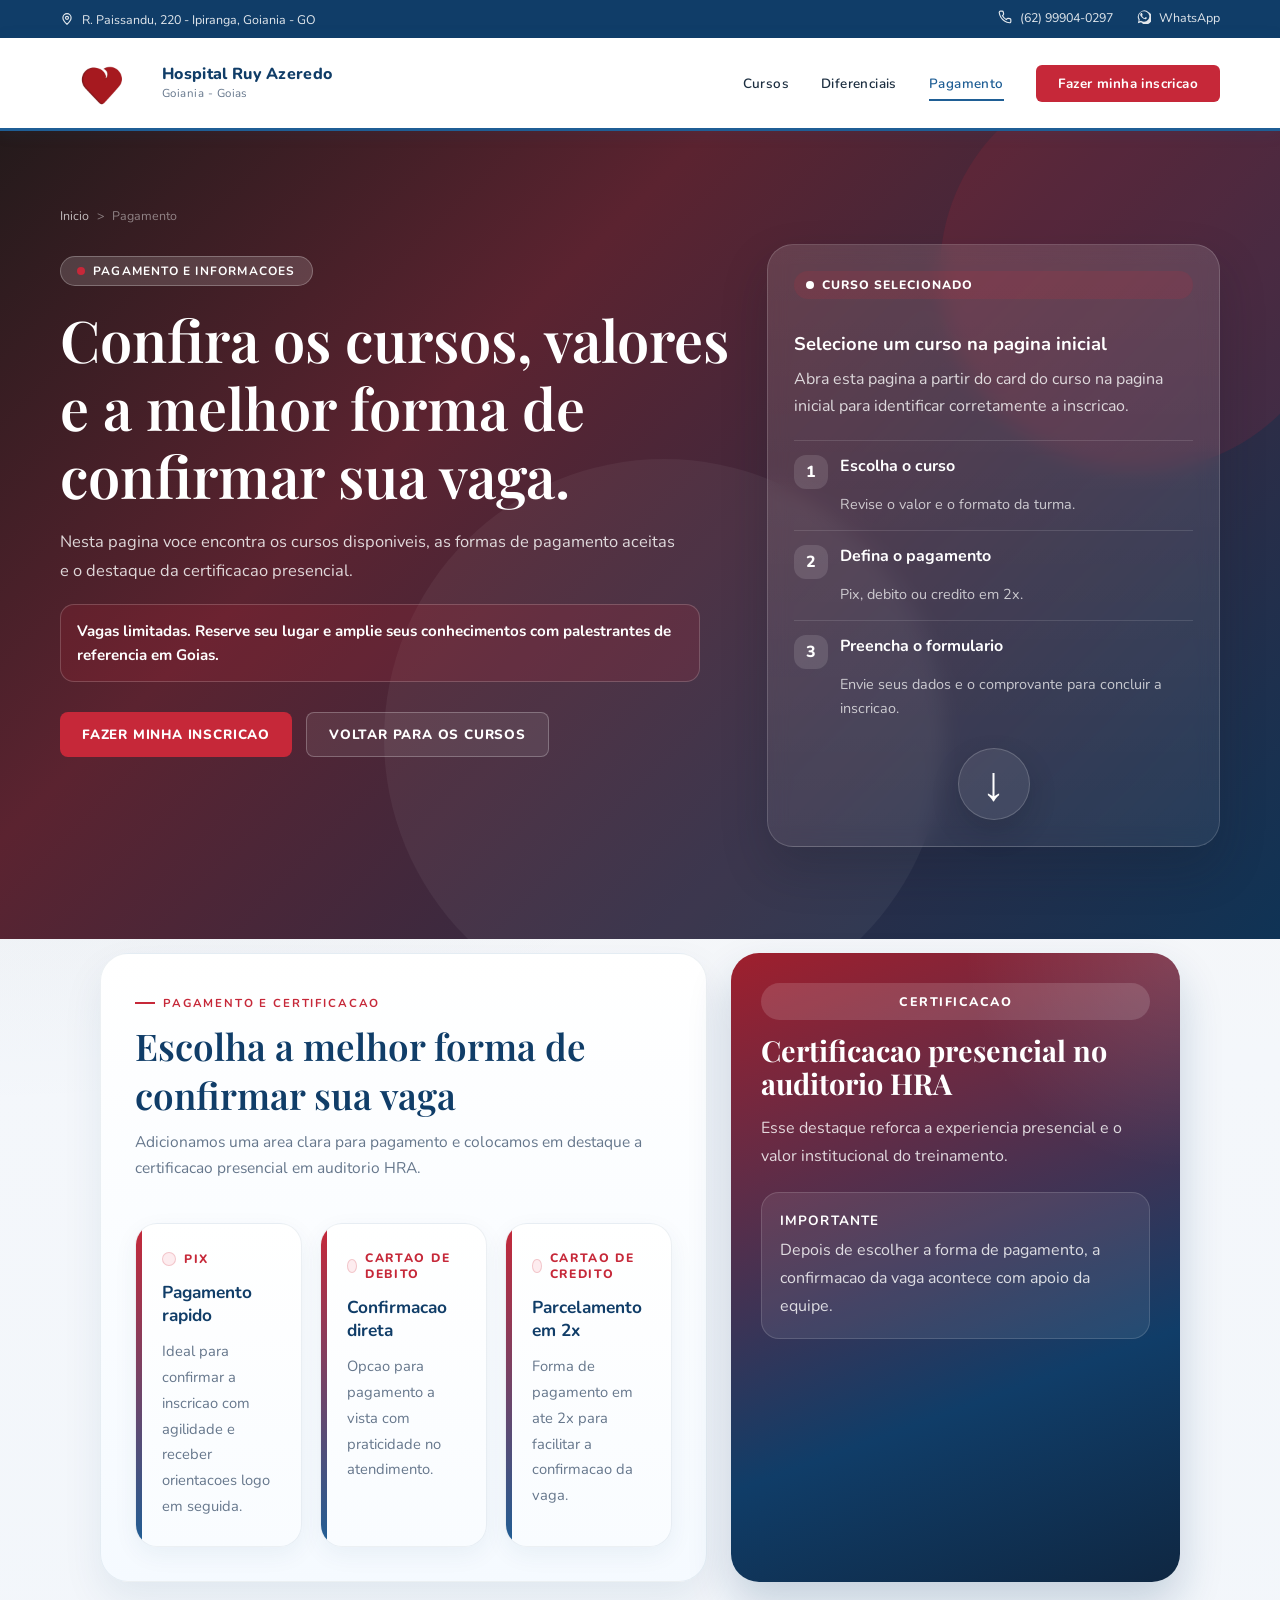
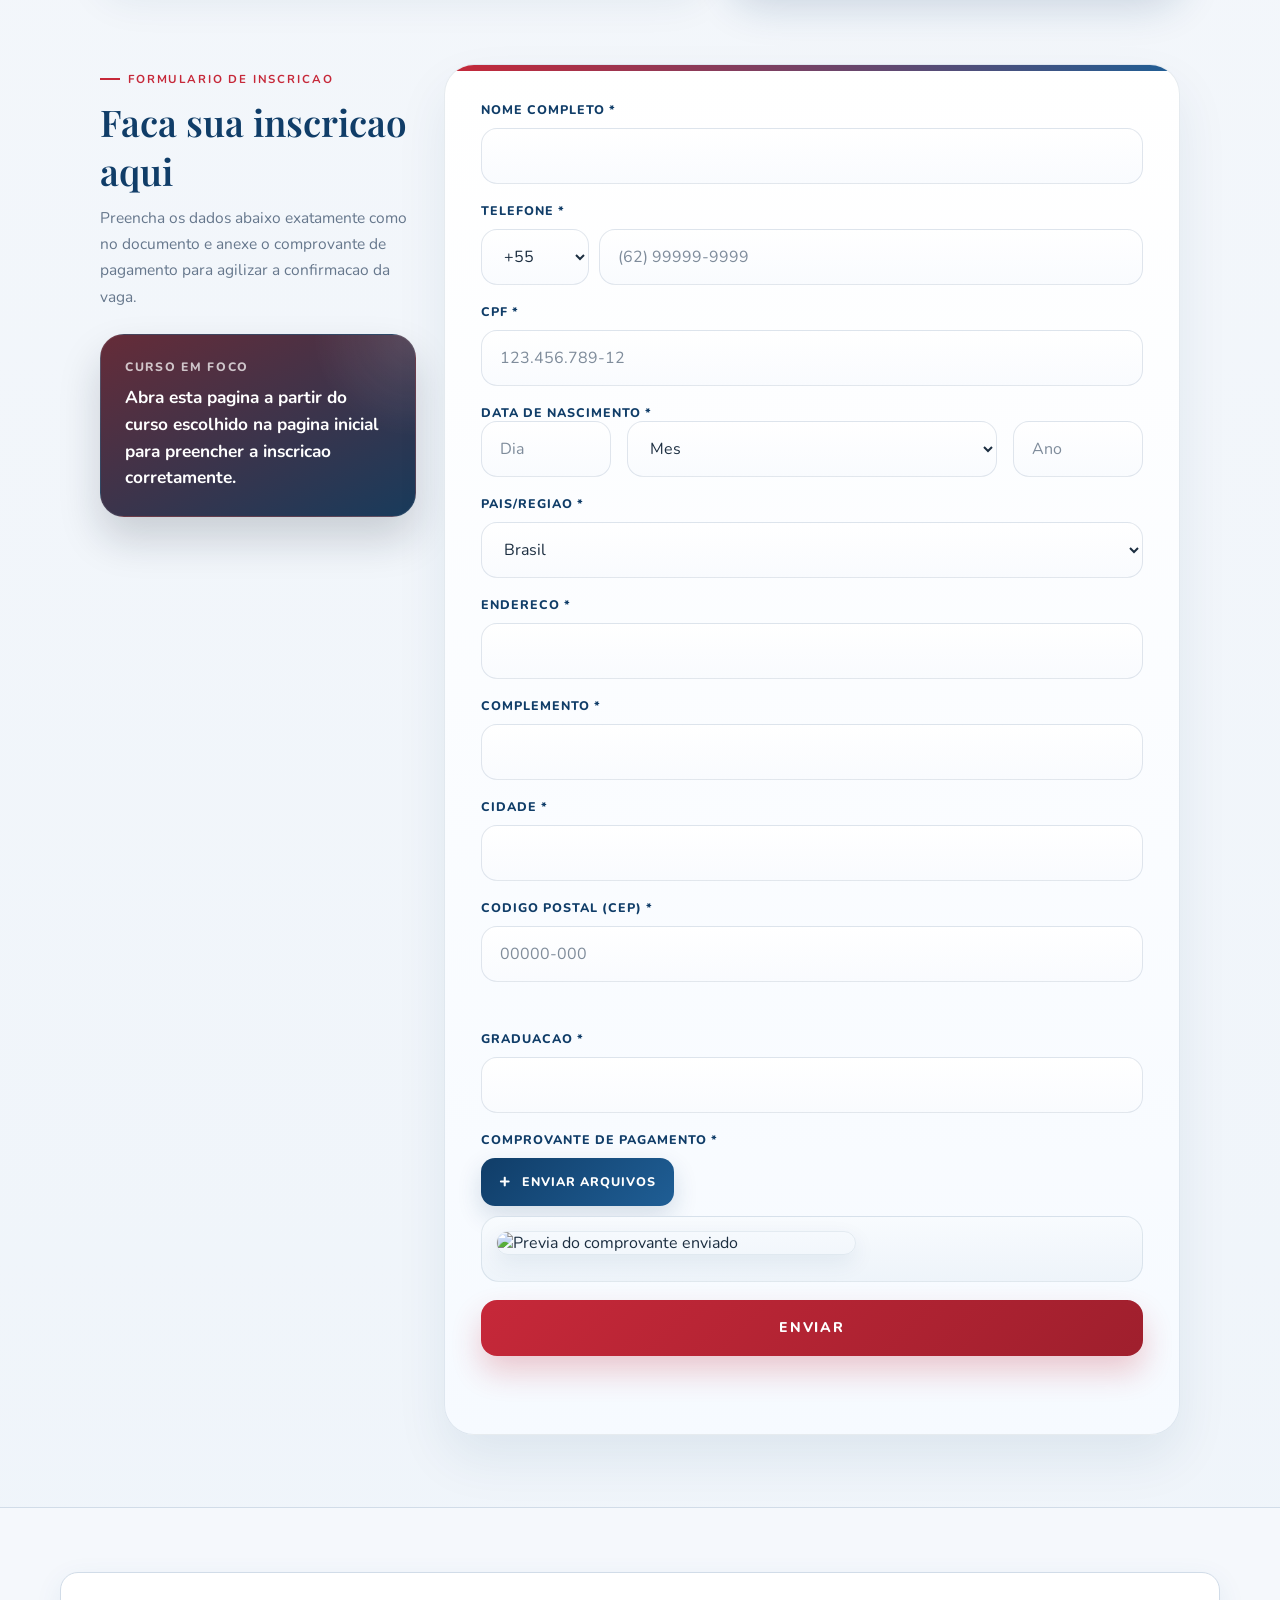
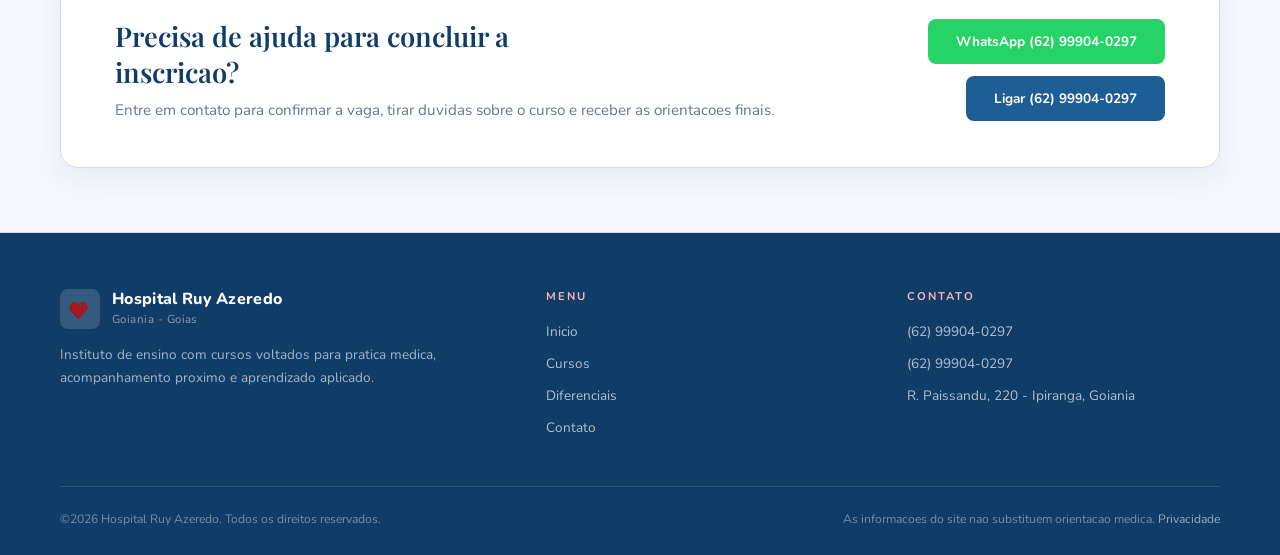
==== payment.html @ 04862df1 "Add files via upload" ====
<!DOCTYPE html>
<html lang="pt-BR">
<head>
  <meta charset="UTF-8">
  <meta name="viewport" content="width=device-width, initial-scale=1.0">
  <title>Pagamento | Hospital Ruy Azeredo</title>
  <link rel="icon" type="image/svg+xml" href="data:image/svg+xml,%3Csvg xmlns='http://www.w3.org/2000/svg' viewBox='0 0 24 24'%3E%3Cpath fill='%23c62839' d='M12 21s-6.7-4.4-9.2-8.3C.8 9.8 2 5.8 5.7 4.5c2.2-.8 4.5.1 6.3 2.3 1.8-2.2 4.1-3.1 6.3-2.3 3.7 1.3 4.9 5.3 2.9 8.2C18.7 16.6 12 21 12 21Z'/%3E%3C/svg%3E">
  <link href="https://fonts.googleapis.com/css2?family=Nunito:wght@300;400;600;700;800&family=Playfair+Display:wght@400;600&display=swap" rel="stylesheet">
  <link rel="stylesheet" href="styles.css">
</head>
<body id="top" class="payment-body">
  <div class="topbar">
    <span class="topbar-item">
      <svg viewBox="0 0 24 24" fill="none" stroke="currentColor" stroke-width="2" aria-hidden="true"><path d="M12 21s7-6.2 7-11.2A7 7 0 0 0 5 9.8C5 14.8 12 21 12 21Z"></path><circle cx="12" cy="10" r="2.6"></circle></svg>
      <span id="topbar-address-text">R. Paissandu, 220 - Ipiranga, Goiania - GO</span>
    </span>
    <div>
      <a class="topbar-item" id="topbar-phone-link" href="tel:+5562999040297">
        <svg viewBox="0 0 24 24" fill="none" stroke="currentColor" stroke-width="2" aria-hidden="true"><path d="M22 16.9v3a2 2 0 0 1-2.2 2 19.8 19.8 0 0 1-8.6-3.1 19.5 19.5 0 0 1-6-6A19.8 19.8 0 0 1 2.1 4.2 2 2 0 0 1 4.1 2h3a2 2 0 0 1 2 1.7l.5 3a2 2 0 0 1-.6 1.8L7.7 9.8a16 16 0 0 0 6.5 6.5l1.3-1.3a2 2 0 0 1 1.8-.6l3 .5A2 2 0 0 1 22 16.9Z"></path></svg>
        <span id="topbar-phone-text">(62) 99904-0297</span>
      </a>
      <a class="topbar-item" id="topbar-whatsapp-link" href="https://api.whatsapp.com/send?phone=5562999040297">
        <svg viewBox="0 0 24 24" fill="currentColor" aria-hidden="true"><path d="M20 3.9A11 11 0 0 0 2.8 17.1L1.5 22.5l5.5-1.3A11 11 0 1 0 20 3.9Zm-8 16.2a9 9 0 0 1-4.6-1.3l-.3-.2-3.2.8.9-3.1-.2-.3A9 9 0 1 1 12 20.1Zm5-6.7c-.3-.2-1.8-.9-2.1-1s-.5-.2-.7.2-.8 1-1 1.1-.4.2-.7 0a7.4 7.4 0 0 1-2.2-1.3 8.4 8.4 0 0 1-1.6-2c-.2-.3 0-.5.1-.7l.5-.6c.1-.1.2-.3.3-.5a.6.6 0 0 0 0-.6c-.1-.2-.7-1.7-1-2.3-.2-.6-.5-.5-.7-.5h-.6a1.1 1.1 0 0 0-.8.4 3.3 3.3 0 0 0-1 2.4c0 1.4 1 2.7 1.2 2.9.1.2 2 3 4.8 4.1 2.8 1.1 2.8.7 3.3.7.5 0 1.8-.7 2-1.4.3-.7.3-1.3.2-1.4-.1-.2-.3-.2-.6-.4Z"></path></svg>
        <span id="topbar-whatsapp-text">WhatsApp</span>
      </a>
    </div>
  </div>

  <nav>
    <a class="nav-logo" href="index.html#top">
      <div class="logo-icon">
        <img src="logo.png" alt="Logo do Hospital Ruy Azeredo">
      </div>
      <div class="logo-text">
        <strong>Hospital Ruy Azeredo</strong>
        <span>Goiania - Goias</span>
      </div>
    </a>
    <ul class="nav-links">
      <li><a href="index.html#turmas">Cursos</a></li>
      <li><a href="index.html#diferenciais">Diferenciais</a></li>
      <li><a href="#payment-methods-section" class="active">Pagamento</a></li>
      <li><a href="#payment-form" class="nav-btn">Fazer minha inscricao</a></li>
    </ul>
  </nav>

  <header class="hero payment-hero">
    <div class="hero-inner payment-hero-inner">
      <div class="breadcrumb">
        <a href="index.html#top">Inicio</a>
        <span>&gt;</span>
        <span>Pagamento</span>
      </div>
      <div class="payment-hero-grid">
        <div class="payment-hero-copy">
          <div class="hero-badge">
            <span class="badge-dot"></span>
            <span>Pagamento e informacoes</span>
          </div>
          <h1 id="payment-hero-title">Confira os cursos, valores e a melhor forma de confirmar sua vaga.</h1>
          <p class="hero-sub" id="payment-hero-subtitle">Nesta pagina voce encontra os cursos disponiveis, as formas de pagamento aceitas e o destaque da certificacao presencial.</p>
          <p class="hero-alert" id="payment-hero-alert">Vagas limitadas. Reserve seu lugar e fale com a equipe para concluir sua inscricao com mais agilidade.</p>
          <div class="hero-actions">
            <a class="btn-primary" href="#payment-form">Fazer minha inscricao</a>
            <a class="btn-secondary" href="index.html#turmas">Voltar para os cursos</a>
          </div>
        </div>
        <aside class="payment-summary-card">
          <div class="selected-course-chip">Curso selecionado</div>
          <div class="payment-page-panel-copy">
            <strong id="selected-course-title">Escolha um curso abaixo</strong>
            <p id="selected-course-description">Ao vir da pagina inicial, o curso clicado fica em destaque aqui para facilitar a consulta de valor e condicoes.</p>
          </div>
          <div class="payment-summary-steps">
            <div class="payment-step">
              <span>1</span>
              <strong>Escolha o curso</strong>
              <p>Revise o valor e o formato da turma.</p>
            </div>
            <div class="payment-step">
              <span>2</span>
              <strong>Defina o pagamento</strong>
              <p>Pix, debito ou credito em 2x.</p>
            </div>
            <div class="payment-step">
              <span>3</span>
              <strong>Preencha o formulario</strong>
              <p>Envie seus dados e o comprovante para concluir a inscricao.</p>
            </div>
          </div>
          <a class="payment-summary-arrow" href="#payment-form" aria-label="Ir para o formulario de inscricao">
            <span>&darr;</span>
          </a>
        </aside>
      </div>
    </div>
  </header>

  <main class="payment-main">
    <section class="section payment-section" id="payment-methods-section">
      <div class="payment-panel-shell">
        <div class="payment-panel-main">
          <div class="section-label" id="payment-label">Pagamento e certificacao</div>
          <h2 class="section-title" id="payment-title">Escolha a melhor forma de confirmar sua vaga</h2>
          <p class="section-sub" id="payment-subtitle">Adicionamos uma area clara para pagamento e colocamos em destaque a certificacao presencial em auditorio HRA.</p>
          <div class="payment-methods-grid" id="payment-methods"></div>
        </div>
        <div class="payment-spotlight">
          <div class="payment-highlight-badge">Certificacao</div>
          <h3 id="payment-certification-title">Certificacao presencial no auditorio HRA</h3>
          <p id="payment-certification-text">Esse destaque reforca a experiencia presencial e o valor institucional do treinamento.</p>
          <div class="payment-spotlight-note">
            <strong>Importante</strong>
            <p>Depois de escolher a forma de pagamento, a confirmacao da vaga acontece com apoio da equipe.</p>
          </div>
        </div>
      </div>
    </section>

    <section class="section payment-form-section" id="payment-form">
      <div class="payment-form-shell">
        <div class="payment-form-intro">
          <div class="section-label">Formulario de inscricao</div>
          <h2 class="section-title">Faca sua inscricao aqui</h2>
          <p class="section-sub">Preencha os dados abaixo exatamente como no documento e anexe o comprovante de pagamento para agilizar a confirmacao da vaga.</p>
          <div class="payment-form-course-pill">
            <span>Curso em foco</span>
            <strong id="payment-form-course-text">Abra esta pagina a partir do curso escolhido na pagina inicial para preencher a inscricao corretamente.</strong>
          </div>
        </div>

        <div class="payment-form-card">
          <form class="enrollment-form" id="enrollment-form" action="https://formsubmit.co/institutodeensinoruyazeredo@gmail.com" method="POST" enctype="multipart/form-data" novalidate>
            <input type="hidden" id="course-selected-input" name="cursoSelecionado">
            <input type="hidden" id="form-subject-input" name="_subject" value="Nova inscricao - Hospital Ruy Azeredo">
            <input type="hidden" name="_next" value="payment-success.html">
            <input type="hidden" name="_template" value="table">
            <input type="text" name="_honey" tabindex="-1" autocomplete="off" class="form-honeypot" aria-hidden="true">

            <div class="form-group">
              <label for="full-name">Nome Completo *</label>
              <input id="full-name" name="nomeCompleto" type="text" autocomplete="name" pattern="[A-Za-zÀ-ÿ' ]{3,}" title="Digite apenas letras e espacos." maxlength="120" required>
            </div>

            <div class="form-group">
              <label for="phone-number">Telefone *</label>
              <div class="phone-field">
                <select id="phone-ddi" name="ddi" aria-label="Codigo do pais">
                  <option value="+55" selected>+55</option>
                  <option value="+1">+1</option>
                  <option value="+351">+351</option>
                </select>
                <input id="phone-number" name="telefone" type="tel" inputmode="numeric" autocomplete="tel" placeholder="(62) 99999-9999" maxlength="16" required>
              </div>
            </div>

            <div class="form-group">
              <label for="cpf-number">CPF *</label>
              <input id="cpf-number" name="cpf" type="text" inputmode="numeric" autocomplete="off" placeholder="123.456.789-12" pattern="\d{3}\.\d{3}\.\d{3}-\d{2}" title="Use o formato 123.456.789-12." maxlength="14" required>
            </div>

            <fieldset class="form-group">
              <legend>Data de Nascimento *</legend>
              <div class="form-row birth-row">
                <input id="birth-day" name="diaNascimento" type="text" inputmode="numeric" placeholder="Dia" pattern="0?[1-9]|[12][0-9]|3[01]" title="Informe um dia valido." maxlength="2" required>
                <select id="birth-month" name="mesNascimento" required>
                  <option value="">Mes</option>
                  <option value="Janeiro">Janeiro</option>
                  <option value="Fevereiro">Fevereiro</option>
                  <option value="Marco">Marco</option>
                  <option value="Abril">Abril</option>
                  <option value="Maio">Maio</option>
                  <option value="Junho">Junho</option>
                  <option value="Julho">Julho</option>
                  <option value="Agosto">Agosto</option>
                  <option value="Setembro">Setembro</option>
                  <option value="Outubro">Outubro</option>
                  <option value="Novembro">Novembro</option>
                  <option value="Dezembro">Dezembro</option>
                </select>
                <input id="birth-year" name="anoNascimento" type="text" inputmode="numeric" placeholder="Ano" pattern="\d{4}" title="Informe o ano com 4 digitos." maxlength="4" required>
              </div>
            </fieldset>

            <div class="form-group">
              <label for="country-region">Pais/regiao *</label>
              <select id="country-region" name="paisRegiao" required>
                <option value="">Selecione</option>
                <option value="Brasil" selected>Brasil</option>
                <option value="Portugal">Portugal</option>
                <option value="Estados Unidos">Estados Unidos</option>
              </select>
            </div>

            <div class="form-group">
              <label for="address-line">Endereco *</label>
              <input id="address-line" name="endereco" type="text" autocomplete="street-address" maxlength="150" required>
            </div>

            <div class="form-group">
              <label for="address-complement">Complemento *</label>
              <input id="address-complement" name="complemento" type="text" autocomplete="address-line2" maxlength="80" required>
            </div>

            <div class="form-group">
              <label for="city-name">Cidade *</label>
              <input id="city-name" name="cidade" type="text" autocomplete="address-level2" pattern="[A-Za-zÀ-ÿ' -]{2,}" title="Digite apenas letras e espacos." maxlength="80" required>
            </div>

            <div class="form-group">
              <label for="postal-code">Codigo postal (CEP) *</label>
              <input id="postal-code" name="cep" type="text" inputmode="numeric" autocomplete="postal-code" placeholder="00000-000" pattern="\d{5}-\d{3}" title="Use o formato 00000-000." maxlength="9" required>
              <p class="field-feedback" id="postal-code-feedback" aria-live="polite"></p>
            </div>

            <div class="form-group">
              <label for="graduation">Graduacao *</label>
              <input id="graduation" name="graduacao" type="text" autocomplete="organization-title" pattern="[A-Za-zÀ-ÿ0-9' .,-]{2,}" title="Use letras e, se precisar, numeros e pontuacao simples." maxlength="120" required>
            </div>

            <div class="form-group">
              <label for="payment-proof">Comprovante de Pagamento *</label>
              <label class="file-upload" for="payment-proof">
                <span>+</span>
                <span id="payment-proof-text">Enviar arquivos</span>
              </label>
              <input id="payment-proof" name="attachment" type="file" accept=".pdf,.png,.jpg,.jpeg,.webp" required>
              <div class="upload-preview" id="payment-proof-preview" hidden>
                <img id="payment-proof-image" alt="Previa do comprovante enviado">
                <p id="payment-proof-preview-text"></p>
              </div>
            </div>

            <button class="form-submit" type="submit">Enviar</button>
            <p class="form-feedback" id="enrollment-form-feedback" aria-live="polite"></p>
          </form>
        </div>
      </div>
    </section>
  </main>

  <section class="cta-section payment-cta-section">
    <div class="cta-inner payment-cta-inner">
      <div class="cta-text">
        <h3>Precisa de ajuda para concluir a inscricao?</h3>
        <p>Entre em contato para confirmar a vaga, tirar duvidas sobre o curso e receber as orientacoes finais.</p>
      </div>
      <div class="cta-actions">
        <a class="btn-whatsapp" id="cta-whatsapp-link" href="https://api.whatsapp.com/send?phone=5562999040297"><span id="cta-whatsapp-text">WhatsApp (62) 99904-0297</span></a>
        <a class="btn-phone" id="cta-phone-link" href="tel:+5562999040297"><span id="cta-phone-text">Ligar (62) 99904-0297</span></a>
      </div>
    </div>
  </section>

  <footer>
    <div class="footer-grid">
      <div class="footer-brand">
        <div class="nav-logo">
          <div class="logo-icon" style="width:40px;height:40px;background:rgba(255,255,255,0.15);border-radius:8px;overflow:hidden;display:flex;align-items:center;justify-content:center;">
            <img src="logo.png" alt="Logo do Hospital Ruy Azeredo" style="width:100%;height:100%;object-fit:cover;display:block;">
          </div>
          <div class="logo-text">
            <strong>Hospital Ruy Azeredo</strong>
            <span>Goiania - Goias</span>
          </div>
        </div>
        <p id="footer-description">Instituto de ensino com cursos voltados para pratica medica, acompanhamento proximo e aprendizado aplicado.</p>
      </div>
      <div class="footer-col">
        <h4>Menu</h4>
        <ul>
          <li><a href="index.html#top">Inicio</a></li>
          <li><a href="index.html#turmas">Cursos</a></li>
          <li><a href="index.html#diferenciais">Diferenciais</a></li>
          <li><a href="index.html#contato">Contato</a></li>
        </ul>
      </div>
      <div class="footer-col">
        <h4>Contato</h4>
        <ul>
          <li><a id="footer-phone-link" href="tel:+5562999040297"><span id="footer-phone-text">(62) 99904-0297</span></a></li>
          <li><a id="footer-whatsapp-link" href="https://api.whatsapp.com/send?phone=5562999040297"><span id="footer-whatsapp-text">(62) 99904-0297</span></a></li>
          <li><a href="#"><span id="footer-address-text">R. Paissandu, 220 - Ipiranga, Goiania</span></a></li>
        </ul>
      </div>
    </div>
    <div class="footer-bottom">
      <span>&copy;2026 Hospital Ruy Azeredo. Todos os direitos reservados.</span>
      <span>As informacoes do site nao substituem orientacao medica. <a href="#">Privacidade</a></span>
    </div>
  </footer>

  <script src="site-data.js"></script>
  <script src="payment-render.js"></script>
</body>
</html>
---- styles.css ----
*, *::before, *::after { box-sizing: border-box; margin: 0; padding: 0; }

:root {
  --blue: #1f5e95;
  --blue-dark: #103d68;
  --blue-light: #e7f0f8;
  --red: #c62839;
  --red-dark: #9f1f2d;
  --red-light: #fdecef;
  --white: #ffffff;
  --off-white: #f5f8fc;
  --gray: #66778c;
  --gray-light: #dde5ee;
  --text: #1c2e40;
  --border: #d1dce8;
  --shadow: 0 18px 44px rgba(16, 61, 104, 0.12);
}

html { scroll-behavior: smooth; }

body {
  font-family: 'Nunito', sans-serif;
  background: var(--off-white);
  color: var(--text);
  overflow-x: hidden;
}

body.payment-body {
  background:
    radial-gradient(circle at top right, rgba(198, 40, 57, 0.1), transparent 22%),
    radial-gradient(circle at top left, rgba(16, 61, 104, 0.14), transparent 28%),
    linear-gradient(180deg, #f8f3ec 0%, #f4f7fb 28%, #eef4fa 100%);
}

a { color: inherit; }

.topbar {
  background: var(--blue-dark);
  padding: 8px 60px;
  display: flex;
  align-items: center;
  justify-content: space-between;
}

.topbar span,
.topbar a {
  font-size: 0.78rem;
  color: rgba(255, 255, 255, 0.88);
  text-decoration: none;
}

.topbar-item {
  display: inline-flex;
  align-items: center;
  gap: 8px;
}

.topbar svg {
  width: 14px;
  height: 14px;
  flex-shrink: 0;
}

.topbar a { margin-left: 20px; }
.topbar a:hover { color: #fff; }

nav {
  position: sticky;
  top: 0;
  z-index: 100;
  background: var(--white);
  border-bottom: 3px solid var(--blue);
  display: flex;
  align-items: center;
  justify-content: space-between;
  padding: 0 60px;
  min-height: 86px;
  box-shadow: 0 2px 16px rgba(26, 95, 150, 0.1);
}

.nav-logo {
  display: flex;
  align-items: center;
  gap: 12px;
  text-decoration: none;
}

nav .logo-icon {
  width: 90px;
  height: 90px;
  border-radius: 8px;
  overflow: hidden;
  flex-shrink: 0;
}

nav .logo-icon img {
  width: 100%;
  height: 100%;
  object-fit: cover;
  display: block;
}

.logo-text { line-height: 1.15; }

.logo-text strong {
  display: block;
  font-size: 1rem;
  font-weight: 800;
  color: var(--blue-dark);
  letter-spacing: 0.02em;
}

.logo-text span {
  font-size: 0.72rem;
  color: var(--gray);
  font-weight: 400;
  letter-spacing: 0.04em;
}

.nav-links {
  display: flex;
  gap: 32px;
  list-style: none;
  align-items: center;
}

.nav-links a {
  font-size: 0.84rem;
  font-weight: 600;
  letter-spacing: 0.03em;
  color: var(--text);
  text-decoration: none;
  padding: 6px 0;
  border-bottom: 2px solid transparent;
  transition: color 0.2s, border-color 0.2s;
}

.nav-links a:hover,
.nav-links a.active {
  color: var(--blue);
  border-bottom-color: var(--blue);
}

.nav-btn {
  background: var(--red);
  color: white !important;
  border: none !important;
  padding: 9px 22px !important;
  border-radius: 6px !important;
  font-weight: 700 !important;
  transition: background 0.2s, transform 0.2s !important;
}

.nav-btn:hover {
  background: var(--red-dark) !important;
  transform: translateY(-1px);
}

.hero {
  background: linear-gradient(135deg, #0f3355 0%, var(--blue-dark) 42%, var(--blue) 100%);
  padding: 72px 60px 84px;
  position: relative;
  overflow: hidden;
}

.payment-hero {
  background:
    radial-gradient(circle at 85% 18%, rgba(255, 255, 255, 0.16), transparent 0, transparent 22%),
    linear-gradient(135deg, #241a1b 0%, #5b2330 34%, #0f3355 100%);
  padding: 76px 60px 92px;
}

.payment-hero::before {
  width: 520px;
  height: 520px;
  top: -120px;
  right: -120px;
  background: rgba(241, 194, 125, 0.12);
}

.payment-hero::after {
  left: auto;
  right: 18%;
  bottom: -160px;
  width: 640px;
  height: 640px;
  background: rgba(255, 255, 255, 0.04);
}

.hero::before {
  content: '';
  position: absolute;
  top: -60px;
  right: -60px;
  width: 400px;
  height: 400px;
  border-radius: 50%;
  background: rgba(198, 40, 57, 0.14);
}

.hero::after {
  content: '';
  position: absolute;
  bottom: -80px;
  left: 30%;
  width: 560px;
  height: 560px;
  border-radius: 50%;
  background: rgba(255, 255, 255, 0.05);
}

.hero-inner {
  max-width: 1200px;
  margin: 0 auto;
  position: relative;
  z-index: 2;
}

.payment-hero-inner {
  max-width: 1260px;
}

.hero-grid {
  display: grid;
  grid-template-columns: minmax(0, 1.25fr) minmax(290px, 0.75fr);
  gap: 34px;
  align-items: end;
}

.payment-hero-grid {
  display: grid;
  grid-template-columns: minmax(0, 1.2fr) minmax(340px, 0.8fr);
  gap: 28px;
  align-items: stretch;
}

.payment-hero-copy {
  padding: 12px 0 0;
}

.breadcrumb {
  display: flex;
  align-items: center;
  gap: 8px;
  font-size: 0.78rem;
  color: rgba(255, 255, 255, 0.65);
  margin-bottom: 20px;
}

.breadcrumb a {
  color: rgba(255, 255, 255, 0.7);
  text-decoration: none;
}

.breadcrumb a:hover { color: white; }
.breadcrumb span { color: rgba(255, 255, 255, 0.45); }

.hero-badge {
  display: inline-flex;
  align-items: center;
  gap: 8px;
  background: rgba(255, 255, 255, 0.15);
  border: 1px solid rgba(255, 255, 255, 0.25);
  border-radius: 999px;
  padding: 6px 16px;
  font-size: 0.75rem;
  font-weight: 700;
  color: white;
  letter-spacing: 0.1em;
  text-transform: uppercase;
  margin-bottom: 20px;
}

.badge-dot {
  width: 8px;
  height: 8px;
  border-radius: 50%;
  background: var(--red);
}

.hero h1 {
  font-family: 'Playfair Display', serif;
  font-size: clamp(2.2rem, 4.5vw, 3.6rem);
  font-weight: 600;
  line-height: 1.18;
  color: white;
  max-width: 700px;
  margin-bottom: 18px;
}

.hero-sub {
  font-size: 1.03rem;
  line-height: 1.75;
  color: rgba(255, 255, 255, 0.82);
  max-width: 620px;
}

.hero-alert {
  margin-top: 18px;
  max-width: 640px;
  padding: 14px 16px;
  border-radius: 14px;
  background: rgba(198, 40, 57, 0.16);
  border: 1px solid rgba(255, 255, 255, 0.18);
  color: white;
  font-size: 0.95rem;
  font-weight: 700;
  line-height: 1.6;
}

.hero-actions {
  display: flex;
  gap: 14px;
  flex-wrap: wrap;
  margin-top: 30px;
}

.btn-primary,
.btn-secondary {
  display: inline-flex;
  align-items: center;
  justify-content: center;
  padding: 12px 22px;
  border-radius: 8px;
  font-size: 0.84rem;
  font-weight: 800;
  letter-spacing: 0.06em;
  text-transform: uppercase;
  text-decoration: none;
  transition: transform 0.2s, background 0.2s, border-color 0.2s;
}

.btn-primary {
  background: var(--red);
  color: white;
}

.btn-primary:hover {
  background: var(--red-dark);
  transform: translateY(-1px);
}

.btn-secondary {
  background: rgba(255, 255, 255, 0.08);
  color: white;
  border: 1px solid rgba(255, 255, 255, 0.25);
}

.btn-secondary:hover {
  background: rgba(255, 255, 255, 0.16);
  transform: translateY(-1px);
}

.hero-panel {
  background: rgba(255, 255, 255, 0.12);
  border: 1px solid rgba(255, 255, 255, 0.16);
  border-radius: 18px;
  padding: 24px;
  backdrop-filter: blur(8px);
  box-shadow: 0 18px 36px rgba(10, 36, 61, 0.18);
}

.payment-summary-card {
  border-radius: 26px;
  padding: 26px;
  background:
    linear-gradient(180deg, rgba(255, 255, 255, 0.12) 0%, rgba(255, 255, 255, 0.06) 100%);
  border: 1px solid rgba(255, 255, 255, 0.16);
  box-shadow: 0 22px 46px rgba(17, 27, 43, 0.22);
  backdrop-filter: blur(10px);
  display: grid;
  gap: 20px;
}

.hero-panel h3 {
  color: white;
  font-size: 1.05rem;
  margin-bottom: 14px;
}

.hero-panel p,
.hero-panel li {
  color: rgba(255, 255, 255, 0.78);
  font-size: 0.92rem;
  line-height: 1.7;
}

.hero-panel ul {
  list-style: none;
  display: grid;
  gap: 12px;
}

.hero-panel li {
  padding-left: 18px;
  position: relative;
}

.hero-panel li::before {
  content: '';
  position: absolute;
  left: 0;
  top: 11px;
  width: 7px;
  height: 7px;
  border-radius: 50%;
  background: var(--red);
}

.hero-stats {
  display: flex;
  gap: 40px;
  margin-top: 44px;
  flex-wrap: wrap;
}

.stat-num {
  font-size: 2rem;
  font-weight: 800;
  color: white;
  line-height: 1;
}

.stat-label {
  font-size: 0.78rem;
  color: rgba(255, 255, 255, 0.68);
  margin-top: 6px;
}

.section {
  max-width: 1200px;
  margin: 0 auto;
  padding: 72px 60px;
}

.section-label {
  display: inline-flex;
  align-items: center;
  gap: 8px;
  font-size: 0.72rem;
  font-weight: 700;
  letter-spacing: 0.16em;
  text-transform: uppercase;
  color: var(--red);
  margin-bottom: 10px;
}

.section-label::before {
  content: '';
  display: block;
  width: 20px;
  height: 2px;
  background: var(--red);
}

.section-title {
  font-family: 'Playfair Display', serif;
  font-size: clamp(1.8rem, 3vw, 2.3rem);
  font-weight: 600;
  color: var(--blue-dark);
  margin-bottom: 10px;
}

.section-sub {
  font-size: 0.97rem;
  color: var(--gray);
  max-width: 640px;
  line-height: 1.7;
  margin-bottom: 42px;
}

.info-grid,
.feature-grid,
.benefits-grid,
.process-grid,
.jobs-grid,
.stats-grid {
  display: grid;
  gap: 24px;
}

.info-grid,
.feature-grid,
.benefits-grid,
.jobs-grid,
.stats-grid {
  grid-template-columns: repeat(3, minmax(0, 1fr));
}

.process-grid { grid-template-columns: repeat(4, minmax(0, 1fr)); }

.info-card,
.feature-card,
.benefit-card,
.process-step,
.job-card,
.stat-card,
.contact-card {
  background: white;
  border: 1.5px solid var(--border);
  border-radius: 16px;
  padding: 26px;
  box-shadow: 0 8px 24px rgba(16, 61, 104, 0.06);
}

.info-card h3,
.feature-card h3,
.benefit-card h3,
.job-card h3,
.contact-card h3 {
  color: var(--blue-dark);
  font-size: 1.05rem;
  margin-bottom: 12px;
}

.info-card p,
.feature-card p,
.benefit-card p,
.job-card p,
.contact-card p,
.stat-card p,
.split-content p {
  color: var(--gray);
  line-height: 1.75;
  font-size: 0.95rem;
}

.eyebrow {
  display: inline-flex;
  align-items: center;
  gap: 8px;
  color: var(--red);
  font-size: 0.76rem;
  font-weight: 800;
  letter-spacing: 0.14em;
  text-transform: uppercase;
  margin-bottom: 14px;
}

.eyebrow::before {
  content: '';
  width: 14px;
  height: 14px;
  border-radius: 50%;
  background: var(--red-light);
  border: 1px solid rgba(198, 40, 57, 0.2);
}

.split-section {
  display: grid;
  grid-template-columns: minmax(0, 1.05fr) minmax(280px, 0.95fr);
  gap: 28px;
  align-items: stretch;
}

.split-content,
.split-panel {
  background: white;
  border: 1.5px solid var(--border);
  border-radius: 18px;
  padding: 34px;
  box-shadow: 0 10px 28px rgba(16, 61, 104, 0.06);
}

.split-panel {
  background: linear-gradient(180deg, #f9fbfe 0%, #eff5fa 100%);
}

.split-panel h3 {
  color: var(--blue-dark);
  margin-bottom: 18px;
}

.list-check {
  list-style: none;
  display: grid;
  gap: 14px;
}

.list-check li {
  color: var(--text);
  line-height: 1.6;
  padding-left: 26px;
  position: relative;
}

.list-check li::before {
  content: '';
  position: absolute;
  left: 0;
  top: 9px;
  width: 10px;
  height: 10px;
  border-radius: 50%;
  background: var(--red);
  box-shadow: 0 0 0 6px var(--red-light);
}

.stats-grid .stat-card { text-align: left; }

.stat-card strong {
  display: block;
  color: var(--blue-dark);
  font-size: 1.8rem;
  margin-bottom: 8px;
}

.process-step {
  position: relative;
  padding-top: 60px;
}

.process-step::before {
  content: attr(data-step);
  position: absolute;
  top: 22px;
  left: 24px;
  width: 28px;
  height: 28px;
  border-radius: 50%;
  background: var(--red-light);
  color: var(--red);
  display: flex;
  align-items: center;
  justify-content: center;
  font-size: 0.78rem;
  font-weight: 800;
}

.process-step h3 {
  color: var(--blue-dark);
  font-size: 1rem;
  margin-bottom: 10px;
}

.pill-list {
  display: flex;
  flex-wrap: wrap;
  gap: 10px;
}

.pill {
  background: var(--blue-light);
  color: var(--blue-dark);
  padding: 8px 14px;
  border-radius: 999px;
  font-size: 0.82rem;
  font-weight: 700;
}

.courses-grid {
  display: grid;
  grid-template-columns: repeat(auto-fit, minmax(260px, 1fr));
  gap: 24px;
}

.card {
  background: white;
  border: 1.5px solid var(--border);
  border-radius: 16px;
  overflow: hidden;
  display: flex;
  flex-direction: column;
  transition: transform 0.25s ease, box-shadow 0.25s ease, border-color 0.25s ease;
  min-height: 100%;
}

.card:hover {
  transform: translateY(-5px);
  box-shadow: var(--shadow);
  border-color: var(--blue);
}

.card.is-selected {
  transform: translateY(-5px);
  border-color: var(--red);
  box-shadow: 0 16px 40px rgba(198, 40, 57, 0.2);
}

.payment-body .card.is-selected {
  border-color: #8f4708;
  box-shadow: 0 18px 42px rgba(143, 71, 8, 0.24);
}

.card-img {
  position: relative;
  width: 100%;
  height: 210px;
  overflow: hidden;
  background: var(--blue-light);
}

.card-img img {
  width: 100%;
  height: 100%;
  object-fit: cover;
  transition: transform 0.45s ease;
}

.card:hover .card-img img { transform: scale(1.05); }

.card-tag {
  position: absolute;
  top: 12px;
  left: 12px;
  background: var(--red);
  color: white;
  font-size: 0.65rem;
  font-weight: 700;
  letter-spacing: 0.12em;
  text-transform: uppercase;
  padding: 5px 11px;
  border-radius: 999px;
}

.card-body {
  padding: 24px;
  flex: 1;
  display: flex;
  flex-direction: column;
  gap: 12px;
}

.card-actions {
  display: grid;
  gap: 10px;
  margin-top: auto;
}

.card-title {
  font-family: 'Playfair Display', serif;
  font-size: 1.12rem;
  font-weight: 600;
  color: var(--blue-dark);
  line-height: 1.35;
}

.card-meta {
  display: flex;
  flex-direction: column;
  gap: 7px;
}

.meta-row {
  display: flex;
  align-items: center;
  gap: 9px;
  font-size: 0.82rem;
  color: var(--gray);
}

.meta-icon {
  width: 15px;
  height: 15px;
  flex-shrink: 0;
  color: var(--red);
}

.btn-inscricao {
  display: block;
  margin-top: auto;
  padding: 12px 0;
  background: var(--red);
  color: white;
  font-size: 0.8rem;
  font-weight: 700;
  letter-spacing: 0.08em;
  text-transform: uppercase;
  text-decoration: none;
  border-radius: 8px;
  text-align: center;
  transition: background 0.2s, transform 0.2s;
}

.btn-inscricao:hover {
  background: var(--red-dark);
  transform: translateY(-1px);
}

.btn-info-curso {
  display: block;
  padding: 12px 0;
  border-radius: 10px;
  border: 1.5px solid var(--blue-light);
  background: #f5f9fd;
  color: var(--blue-dark);
  font-size: 0.8rem;
  font-weight: 700;
  letter-spacing: 0.08em;
  text-transform: uppercase;
  text-align: center;
  text-decoration: none;
  transition: transform 0.2s, background 0.2s, border-color 0.2s;
}

.btn-info-curso:hover {
  background: white;
  border-color: var(--blue);
  transform: translateY(-1px);
}

.payment-section {
  padding-top: 14px;
}

.payment-card {
  background: linear-gradient(180deg, #ffffff 0%, #f8fbfe 100%);
}

.payment-main {
  position: relative;
  z-index: 2;
}

.payment-course-section {
  margin-top: -42px;
  padding-top: 0;
}

.payment-course-section .courses-grid {
  grid-template-columns: repeat(auto-fit, minmax(290px, 1fr));
}

.payment-course-section .card {
  border-radius: 22px;
  overflow: hidden;
}

.payment-course-section .card-img {
  height: 236px;
}

.payment-panel-shell {
  display: grid;
  grid-template-columns: minmax(0, 1.15fr) minmax(290px, 0.85fr);
  gap: 24px;
  align-items: stretch;
}

.payment-panel-main {
  padding: 34px;
  border-radius: 28px;
  background: linear-gradient(180deg, rgba(255, 255, 255, 0.98) 0%, rgba(245, 250, 255, 0.98) 100%);
  border: 1px solid rgba(16, 61, 104, 0.08);
  box-shadow: 0 18px 40px rgba(16, 61, 104, 0.08);
}

.payment-methods-grid {
  display: grid;
  grid-template-columns: repeat(3, minmax(0, 1fr));
  gap: 18px;
}

.payment-methods-grid .payment-card {
  min-height: 100%;
  border-radius: 22px;
  border: 1px solid rgba(16, 61, 104, 0.08);
  background: linear-gradient(180deg, #ffffff 0%, #f9fcff 100%);
  position: relative;
  overflow: hidden;
}

.payment-methods-grid .payment-card::before {
  content: '';
  position: absolute;
  inset: 0 auto 0 0;
  width: 6px;
  background: linear-gradient(180deg, #c62839 0%, #1f5e95 100%);
}

.payment-methods-grid .payment-card h3 {
  font-size: 1.08rem;
}

.payment-methods-grid .payment-card p {
  font-size: 0.92rem;
}

.payment-spotlight {
  border-radius: 28px;
  padding: 30px;
  background:
    radial-gradient(circle at top right, rgba(255, 255, 255, 0.12), transparent 28%),
    linear-gradient(160deg, #9f1f2d 0%, #103d68 68%, #0f2742 100%);
  color: white;
  box-shadow: 0 22px 44px rgba(16, 61, 104, 0.2);
  display: grid;
  align-content: start;
  gap: 14px;
}

.payment-spotlight h3 {
  font-family: 'Playfair Display', serif;
  font-size: 1.8rem;
  line-height: 1.15;
}

.payment-spotlight p {
  color: rgba(255, 255, 255, 0.82);
  line-height: 1.75;
}

.payment-spotlight-note {
  margin-top: 8px;
  padding: 18px;
  border-radius: 18px;
  background: rgba(255, 255, 255, 0.08);
  border: 1px solid rgba(255, 255, 255, 0.14);
}

.payment-spotlight-note strong {
  display: block;
  font-size: 0.84rem;
  letter-spacing: 0.08em;
  text-transform: uppercase;
  margin-bottom: 6px;
}

.payment-highlight {
  margin-top: 26px;
  display: flex;
  align-items: center;
  gap: 18px;
  padding: 22px 24px;
  border-radius: 18px;
  background: linear-gradient(135deg, #103d68 0%, #1f5e95 100%);
  box-shadow: 0 16px 34px rgba(16, 61, 104, 0.18);
}

.payment-highlight-badge {
  flex-shrink: 0;
  display: inline-flex;
  align-items: center;
  justify-content: center;
  min-width: 118px;
  padding: 10px 14px;
  border-radius: 999px;
  background: rgba(255, 255, 255, 0.14);
  color: white;
  font-size: 0.78rem;
  font-weight: 800;
  letter-spacing: 0.12em;
  text-transform: uppercase;
}

.payment-highlight h3 {
  color: white;
  font-size: 1.18rem;
  margin-bottom: 8px;
}

.payment-highlight p {
  color: rgba(255, 255, 255, 0.82);
  line-height: 1.7;
}

.selected-course-chip {
  display: inline-flex;
  align-items: center;
  gap: 8px;
  padding: 6px 12px;
  border-radius: 999px;
  background: rgba(198, 40, 57, 0.15);
  color: white;
  font-size: 0.76rem;
  font-weight: 800;
  letter-spacing: 0.08em;
  text-transform: uppercase;
  margin-bottom: 12px;
}

.selected-course-chip::before {
  content: '';
  width: 8px;
  height: 8px;
  border-radius: 50%;
  background: white;
}

.payment-page-panel-copy {
  display: grid;
  gap: 10px;
}

.payment-page-panel-copy strong {
  color: white;
  font-size: 1.15rem;
}

.payment-page-panel-copy p {
  color: rgba(255, 255, 255, 0.8);
  line-height: 1.7;
}

.payment-summary-steps {
  display: grid;
  gap: 14px;
}

.payment-summary-arrow {
  display: flex;
  align-items: center;
  justify-content: center;
  margin-top: 2px;
  padding-top: 6px;
  text-decoration: none;
}

.payment-summary-arrow span {
  display: inline-flex;
  align-items: center;
  justify-content: center;
  width: 72px;
  height: 72px;
  border-radius: 999px;
  color: white;
  font-size: 3rem;
  font-weight: 800;
  line-height: 1;
  background: rgba(255, 255, 255, 0.08);
  border: 1px solid rgba(255, 255, 255, 0.18);
  box-shadow: 0 12px 28px rgba(10, 16, 26, 0.18);
  transition: transform 0.2s, background 0.2s;
}

.payment-summary-arrow:hover span {
  transform: translateY(3px);
  background: rgba(255, 255, 255, 0.14);
}

.payment-step {
  display: grid;
  grid-template-columns: 34px minmax(0, 1fr);
  gap: 12px;
  align-items: start;
  padding: 14px 0 0;
  border-top: 1px solid rgba(255, 255, 255, 0.12);
}

.payment-step span {
  width: 34px;
  height: 34px;
  display: inline-flex;
  align-items: center;
  justify-content: center;
  border-radius: 12px;
  background: rgba(255, 255, 255, 0.12);
  color: white;
  font-weight: 800;
  grid-row: 1 / span 2;
}

.payment-step strong {
  grid-column: 2;
  display: block;
  color: white;
  margin-bottom: 4px;
}

.payment-step p {
  grid-column: 2;
  color: rgba(255, 255, 255, 0.72);
  font-size: 0.9rem;
  line-height: 1.6;
}

.payment-cta-section {
  background: transparent;
  border: none;
  padding-top: 24px;
}

.payment-cta-inner {
  border-radius: 26px;
  background: linear-gradient(180deg, #ffffff 0%, #f8fbff 100%);
}

.payment-form-section {
  padding-top: 10px;
}

.payment-form-shell {
  display: grid;
  grid-template-columns: minmax(280px, 0.42fr) minmax(0, 0.98fr);
  gap: 28px;
  align-items: start;
}

.payment-form-intro {
  position: sticky;
  top: 112px;
}

.payment-form-intro .section-sub {
  margin-bottom: 24px;
}

.payment-form-course-pill {
  display: grid;
  gap: 10px;
  padding: 24px;
  border-radius: 24px;
  background:
    radial-gradient(circle at top right, rgba(255, 255, 255, 0.12), transparent 28%),
    linear-gradient(155deg, rgba(95, 35, 48, 0.96) 0%, rgba(15, 51, 85, 0.96) 100%);
  color: white;
  box-shadow: 0 22px 42px rgba(17, 27, 43, 0.18);
  border: 1px solid rgba(255, 255, 255, 0.08);
}

.payment-form-course-pill span {
  font-size: 0.76rem;
  font-weight: 800;
  letter-spacing: 0.14em;
  text-transform: uppercase;
  color: rgba(255, 255, 255, 0.72);
}

.payment-form-course-pill strong {
  font-size: 1.08rem;
  line-height: 1.55;
}

.payment-form-card {
  position: relative;
  overflow: hidden;
  background: linear-gradient(180deg, rgba(255, 255, 255, 0.98) 0%, rgba(246, 250, 255, 0.98) 100%);
  border: 1px solid rgba(16, 61, 104, 0.1);
  border-radius: 30px;
  padding: 36px;
  box-shadow: 0 24px 52px rgba(16, 61, 104, 0.08);
}

.payment-form-card::before {
  content: '';
  position: absolute;
  inset: 0 0 auto;
  height: 6px;
  background: linear-gradient(90deg, var(--red) 0%, var(--blue) 100%);
}

.enrollment-form {
  display: grid;
  gap: 18px;
}

.form-group {
  display: grid;
  gap: 10px;
}

.form-group label,
.form-group legend {
  font-size: 0.78rem;
  font-weight: 800;
  color: var(--blue-dark);
  letter-spacing: 0.08em;
  text-transform: uppercase;
}

.form-group fieldset,
.form-group legend,
fieldset.form-group {
  border: 0;
}

fieldset.form-group {
  padding: 0;
  margin: 0;
  min-inline-size: 0;
}

.enrollment-form input,
.enrollment-form select {
  width: 100%;
  min-height: 56px;
  border: 1.5px solid rgba(16, 61, 104, 0.12);
  border-radius: 16px;
  background: linear-gradient(180deg, #ffffff 0%, #f9fbfe 100%);
  color: var(--text);
  font: inherit;
  padding: 0 18px;
  transition: border-color 0.2s, box-shadow 0.2s, background 0.2s;
}

.enrollment-form input::placeholder {
  color: #7f8c9b;
}

.enrollment-form input:focus,
.enrollment-form select:focus {
  outline: none;
  border-color: var(--blue);
  background: white;
  box-shadow: 0 0 0 4px rgba(31, 94, 149, 0.12);
}

.form-row {
  display: grid;
  gap: 16px;
}

.birth-row {
  grid-template-columns: 130px minmax(0, 1fr) 130px;
}

.phone-field {
  display: grid;
  grid-template-columns: 108px minmax(0, 1fr);
  gap: 10px;
}

.file-upload {
  width: fit-content;
  display: inline-flex;
  align-items: center;
  gap: 10px;
  min-height: 48px;
  padding: 0 18px;
  background: linear-gradient(135deg, var(--blue-dark) 0%, var(--blue) 100%);
  color: white;
  border-radius: 14px;
  box-shadow: 0 10px 24px rgba(16, 61, 104, 0.16);
  cursor: pointer;
  font-size: 0.86rem;
  font-weight: 700;
  transition: background 0.2s, transform 0.2s;
}

.file-upload span {
  color: white;
}

.file-upload:hover {
  background: linear-gradient(135deg, #0d3254 0%, #174c7a 100%);
  transform: translateY(-1px);
}

.file-upload span:first-child {
  font-size: 1.2rem;
  line-height: 1;
}

.enrollment-form input[type="file"] {
  display: none;
}

.form-honeypot {
  position: absolute;
  left: -9999px;
  width: 1px;
  height: 1px;
  opacity: 0;
  pointer-events: none;
}

.upload-preview {
  display: grid;
  gap: 12px;
  padding: 14px;
  border-radius: 18px;
  background: linear-gradient(180deg, #f8fbfe 0%, #eef4fa 100%);
  border: 1px solid rgba(16, 61, 104, 0.1);
}

.upload-preview img {
  width: 100%;
  max-width: 360px;
  max-height: 240px;
  object-fit: cover;
  border-radius: 14px;
  border: 1px solid rgba(16, 61, 104, 0.08);
  box-shadow: 0 8px 22px rgba(16, 61, 104, 0.08);
}

.upload-preview p {
  color: var(--gray);
  font-size: 0.9rem;
  line-height: 1.6;
}

.form-submit {
  min-height: 56px;
  border: none;
  border-radius: 16px;
  background: linear-gradient(135deg, var(--red) 0%, var(--red-dark) 100%);
  color: white;
  font: inherit;
  font-size: 0.88rem;
  font-weight: 800;
  letter-spacing: 0.12em;
  text-transform: uppercase;
  box-shadow: 0 16px 30px rgba(198, 40, 57, 0.24);
  cursor: pointer;
  transition: background 0.2s, transform 0.2s;
}

.form-submit:hover {
  background: linear-gradient(135deg, #b52231 0%, #8f1c28 100%);
  transform: translateY(-1px);
}

.form-submit:disabled {
  opacity: 0.78;
  cursor: wait;
  transform: none;
}

.form-feedback {
  min-height: 24px;
  font-size: 0.9rem;
  line-height: 1.6;
  color: var(--gray);
  padding: 4px 2px 0;
}

.field-feedback {
  min-height: 20px;
  font-size: 0.82rem;
  line-height: 1.5;
  color: var(--gray);
}

.field-feedback.is-info {
  color: var(--blue);
}

.field-feedback.is-success {
  color: #0d6b4d;
}

.field-feedback.is-error {
  color: #9f1f2d;
}

.form-feedback.is-success {
  color: #0d6b4d;
}

.form-feedback.is-error {
  color: #9f1f2d;
}

.success-page {
  min-height: 100vh;
  display: grid;
  place-items: center;
  padding: 40px 20px;
}

.success-card {
  width: min(100%, 720px);
  padding: 42px;
  border-radius: 30px;
  background:
    radial-gradient(circle at top right, rgba(255, 255, 255, 0.1), transparent 26%),
    linear-gradient(155deg, rgba(95, 35, 48, 0.96) 0%, rgba(15, 51, 85, 0.96) 100%);
  box-shadow: 0 26px 52px rgba(17, 27, 43, 0.2);
}

.success-card h1 {
  font-family: 'Playfair Display', serif;
  font-size: clamp(2rem, 4vw, 3rem);
  line-height: 1.1;
  color: white;
  margin-bottom: 18px;
}

.success-card p {
  color: rgba(255, 255, 255, 0.82);
  font-size: 1rem;
  line-height: 1.8;
}

.success-card p + p {
  margin-top: 10px;
}

.success-actions {
  display: flex;
  flex-wrap: wrap;
  gap: 14px;
  margin-top: 30px;
}

.cta-section {
  background: var(--off-white);
  border-top: 1px solid var(--border);
  border-bottom: 1px solid var(--border);
  padding: 64px 60px;
}

.cta-inner {
  max-width: 1200px;
  margin: 0 auto;
  display: flex;
  align-items: center;
  justify-content: space-between;
  gap: 40px;
  background: white;
  border: 1.5px solid var(--border);
  border-radius: 18px;
  padding: 46px 54px;
  box-shadow: 0 8px 28px rgba(26, 95, 150, 0.08);
}

.cta-text h3 {
  font-family: 'Playfair Display', serif;
  font-size: 1.7rem;
  font-weight: 600;
  color: var(--blue-dark);
  max-width: 500px;
  line-height: 1.3;
  margin-bottom: 10px;
}

.cta-text p {
  font-size: 0.95rem;
  color: var(--gray);
}

.cta-actions {
  display: flex;
  flex-direction: column;
  gap: 12px;
  align-items: flex-end;
  flex-shrink: 0;
}

.btn-whatsapp,
.btn-phone {
  display: flex;
  align-items: center;
  gap: 10px;
  padding: 13px 28px;
  border-radius: 8px;
  font-size: 0.85rem;
  font-weight: 700;
  text-decoration: none;
  transition: background 0.2s;
  white-space: nowrap;
  color: white;
}

.btn-whatsapp { background: #25d366; }
.btn-whatsapp:hover { background: #1dba59; }
.btn-phone { background: var(--blue); }
.btn-phone:hover { background: var(--blue-dark); }

footer {
  background: var(--blue-dark);
  padding: 56px 60px 28px;
  color: rgba(255, 255, 255, 0.75);
}

.footer-grid {
  max-width: 1200px;
  margin: 0 auto 48px;
  display: grid;
  grid-template-columns: 1.4fr 1fr 1fr;
  gap: 48px;
}

.footer-brand .logo-text strong { color: white; }
.footer-brand .logo-text span { color: rgba(255, 255, 255, 0.5); }

.footer-brand p {
  font-size: 0.85rem;
  line-height: 1.7;
  margin-top: 14px;
  color: rgba(255, 255, 255, 0.62);
}

.footer-col h4 {
  font-size: 0.7rem;
  font-weight: 700;
  letter-spacing: 0.18em;
  text-transform: uppercase;
  color: #ffb3bc;
  margin-bottom: 16px;
}

.footer-col ul {
  list-style: none;
  display: flex;
  flex-direction: column;
  gap: 10px;
}

.footer-col a {
  font-size: 0.85rem;
  color: rgba(255, 255, 255, 0.68);
  text-decoration: none;
  transition: color 0.2s;
}

.footer-col a:hover { color: white; }

.footer-bottom {
  max-width: 1200px;
  margin: 0 auto;
  padding-top: 24px;
  border-top: 1px solid rgba(255, 255, 255, 0.12);
  display: flex;
  justify-content: space-between;
  align-items: center;
  gap: 16px;
  font-size: 0.76rem;
  color: rgba(255, 255, 255, 0.42);
}

.footer-bottom a {
  color: rgba(255, 255, 255, 0.56);
  text-decoration: none;
}

.footer-bottom a:hover { color: white; }

@media (max-width: 1024px) {
  .hero-grid,
  .split-section,
  .process-grid,
  .info-grid,
  .feature-grid,
  .benefits-grid,
  .jobs-grid,
  .stats-grid,
  .footer-grid {
    grid-template-columns: 1fr;
  }

  .payment-hero-grid,
  .payment-panel-shell,
  .payment-methods-grid,
  .payment-form-shell {
    grid-template-columns: 1fr;
  }
}

@media (max-width: 900px) {
  .topbar { display: none; }
  nav { padding: 0 20px; }
  .nav-links { display: none; }
  .hero { padding: 48px 20px 56px; }
  .payment-hero { padding: 52px 20px 62px; }
  .hero-stats { gap: 24px; }
  .section { padding: 52px 20px; }
  .cta-section { padding: 40px 20px; }
  .cta-inner {
    flex-direction: column;
    padding: 32px 24px;
    align-items: flex-start;
  }
  .cta-actions {
    width: 100%;
    align-items: stretch;
  }
  .payment-panel-main,
  .payment-spotlight,
  .payment-summary-card,
  .payment-form-card {
    padding: 24px;
  }
  .payment-form-intro {
    position: static;
  }
  .payment-course-section {
    margin-top: -24px;
  }
  .payment-highlight {
    flex-direction: column;
    align-items: flex-start;
  }
  footer { padding: 40px 20px 24px; }
  .footer-bottom {
    flex-direction: column;
    text-align: center;
  }
  .birth-row {
    grid-template-columns: 1fr;
  }
  .phone-field {
    grid-template-columns: 96px minmax(0, 1fr);
  }
}
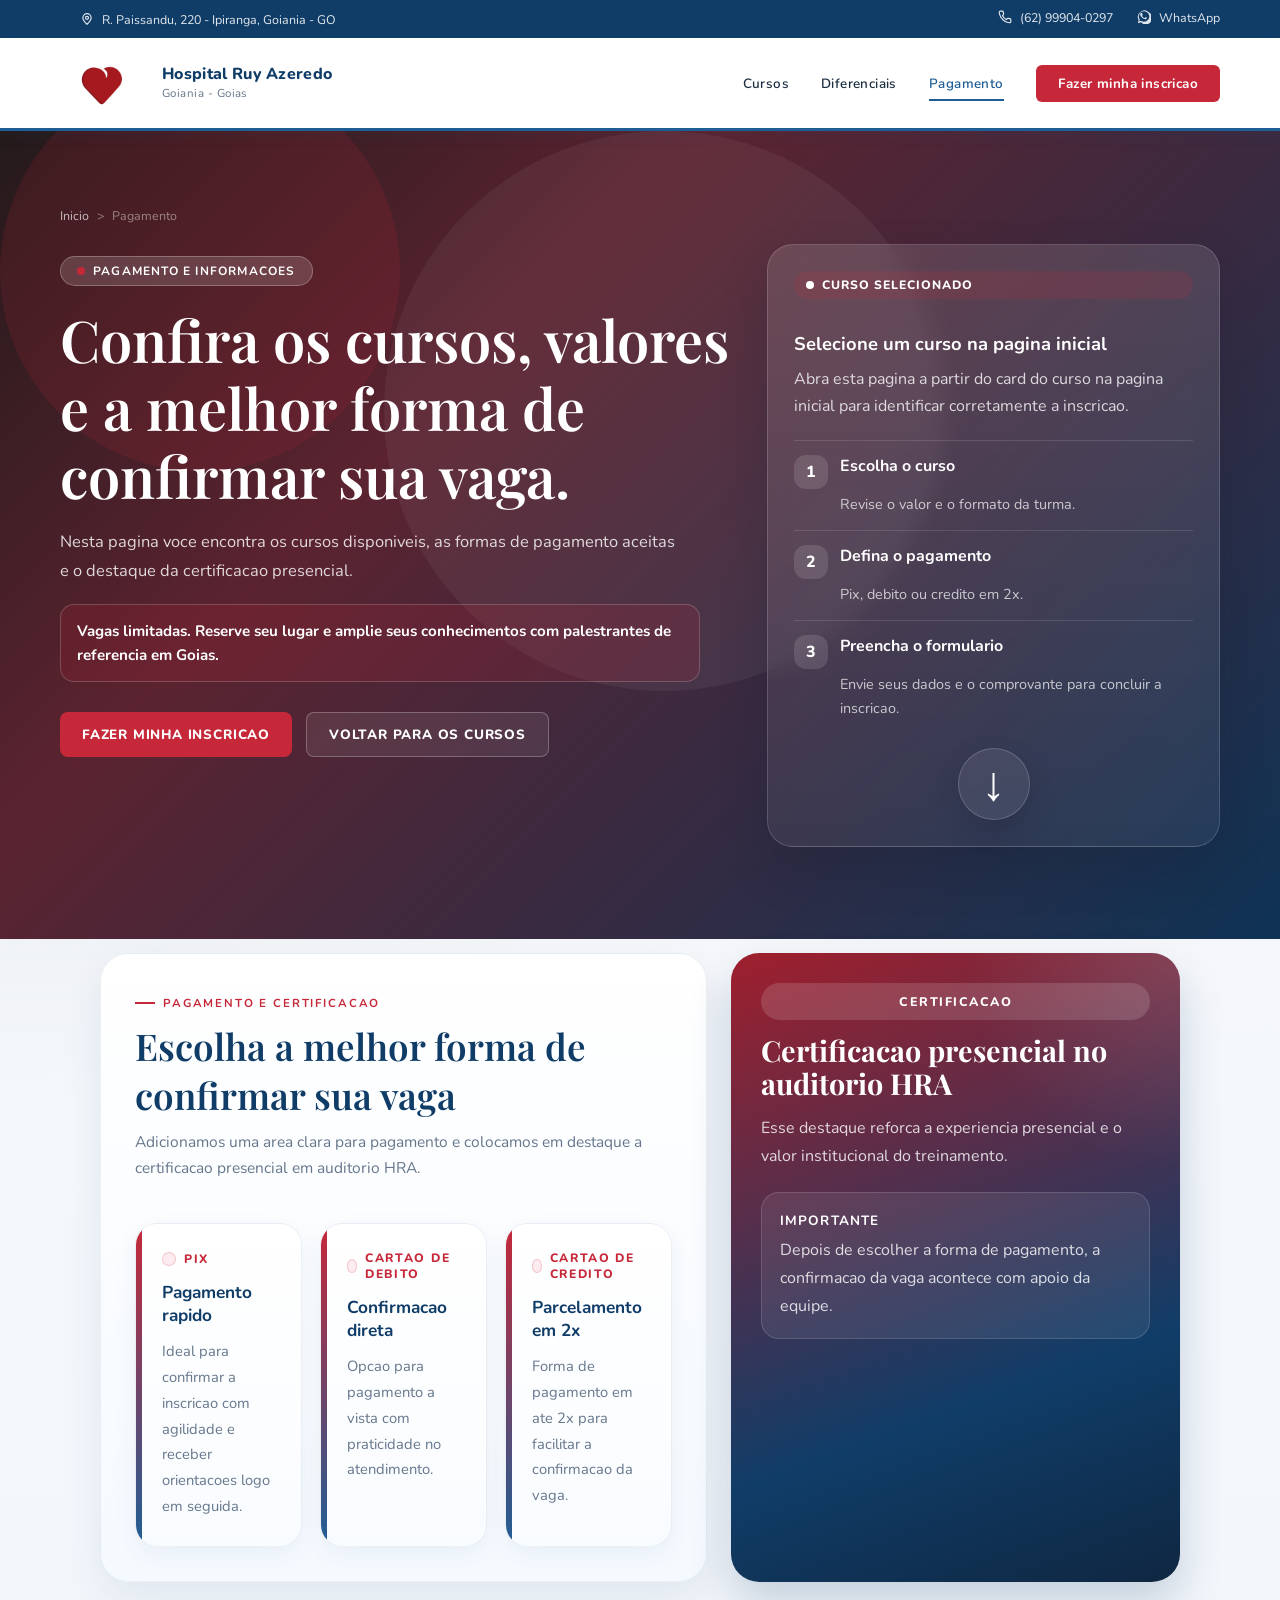
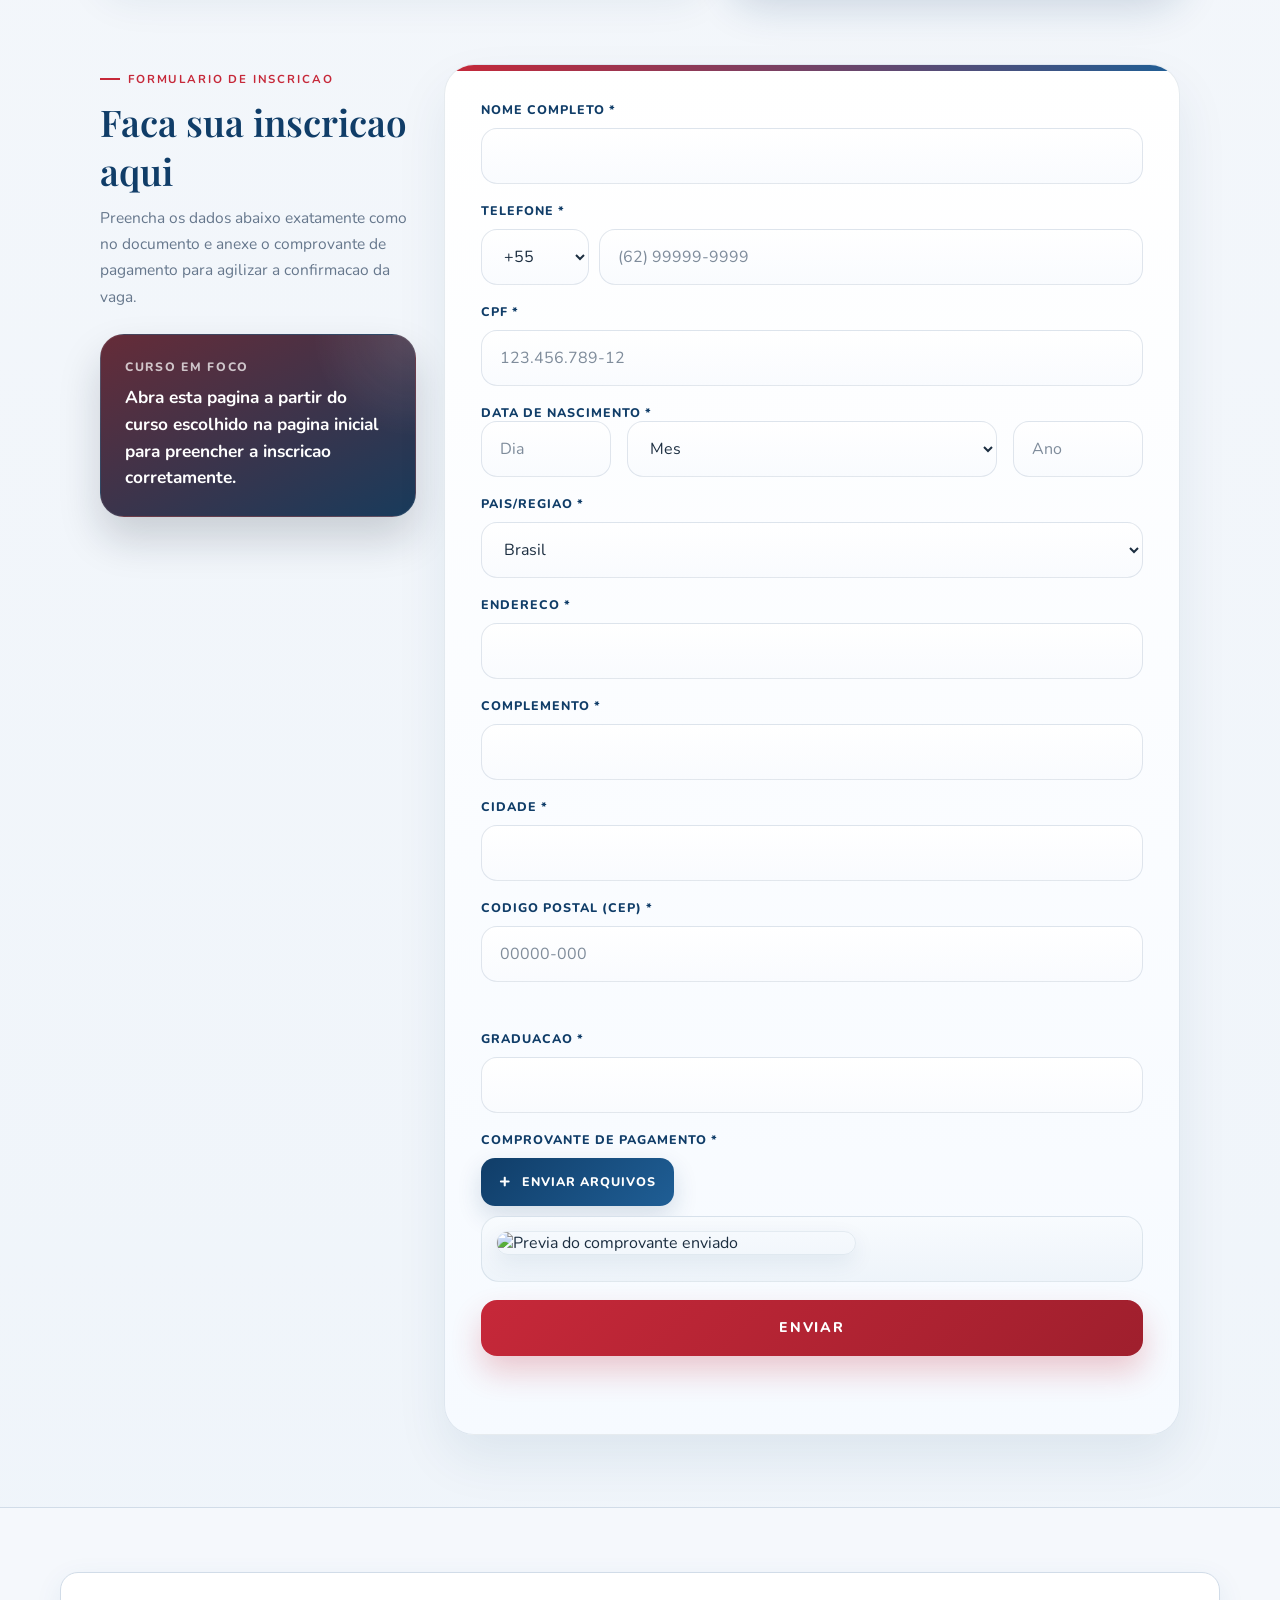
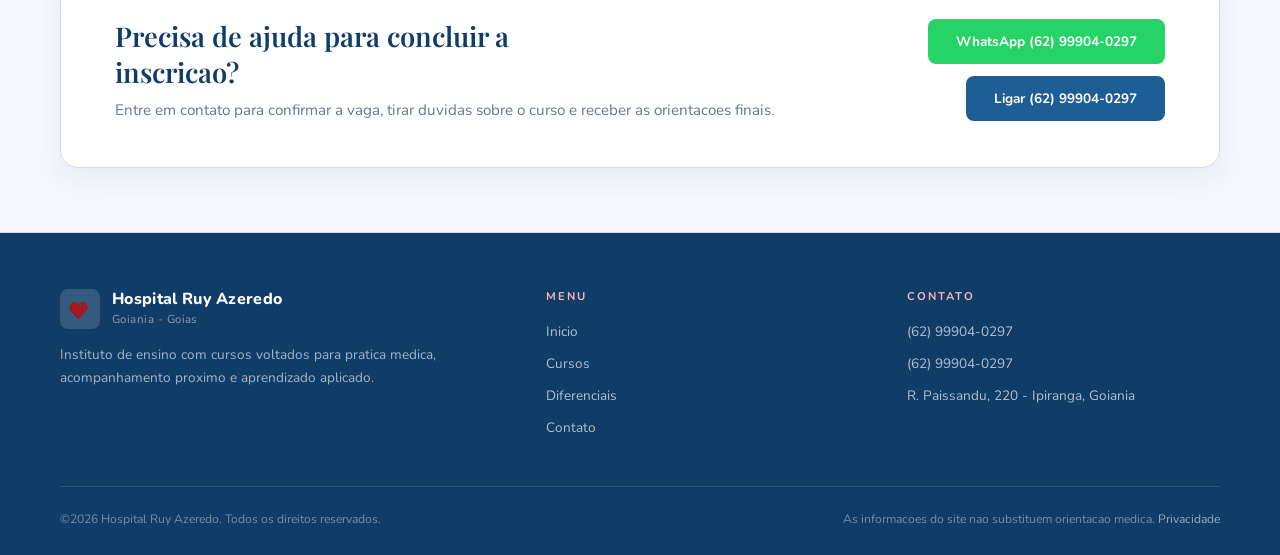
==== commit 2a270477: "Add files via upload" ====
--- a/payment.html
+++ b/payment.html
@@ -10,16 +10,16 @@
 </head>
 <body id="top" class="payment-body">
   <div class="topbar">
-    <span class="topbar-item">
+    <a class="topbar-item" id="topbar-address-link" href="https://www.google.com/maps/search/?api=1&query=R.%20Paissandu%2C%20220%20-%20Ipiranga%2C%20Goiania%20-%20GO" target="_blank" rel="noopener noreferrer">
       <svg viewBox="0 0 24 24" fill="none" stroke="currentColor" stroke-width="2" aria-hidden="true"><path d="M12 21s7-6.2 7-11.2A7 7 0 0 0 5 9.8C5 14.8 12 21 12 21Z"></path><circle cx="12" cy="10" r="2.6"></circle></svg>
       <span id="topbar-address-text">R. Paissandu, 220 - Ipiranga, Goiania - GO</span>
-    </span>
+    </a>
     <div>
       <a class="topbar-item" id="topbar-phone-link" href="tel:+5562999040297">
         <svg viewBox="0 0 24 24" fill="none" stroke="currentColor" stroke-width="2" aria-hidden="true"><path d="M22 16.9v3a2 2 0 0 1-2.2 2 19.8 19.8 0 0 1-8.6-3.1 19.5 19.5 0 0 1-6-6A19.8 19.8 0 0 1 2.1 4.2 2 2 0 0 1 4.1 2h3a2 2 0 0 1 2 1.7l.5 3a2 2 0 0 1-.6 1.8L7.7 9.8a16 16 0 0 0 6.5 6.5l1.3-1.3a2 2 0 0 1 1.8-.6l3 .5A2 2 0 0 1 22 16.9Z"></path></svg>
         <span id="topbar-phone-text">(62) 99904-0297</span>
       </a>
-      <a class="topbar-item" id="topbar-whatsapp-link" href="https://api.whatsapp.com/send?phone=5562999040297">
+      <a class="topbar-item" id="topbar-whatsapp-link" href="https://wa.me/5562999040297" target="_blank" rel="noopener noreferrer">
         <svg viewBox="0 0 24 24" fill="currentColor" aria-hidden="true"><path d="M20 3.9A11 11 0 0 0 2.8 17.1L1.5 22.5l5.5-1.3A11 11 0 1 0 20 3.9Zm-8 16.2a9 9 0 0 1-4.6-1.3l-.3-.2-3.2.8.9-3.1-.2-.3A9 9 0 1 1 12 20.1Zm5-6.7c-.3-.2-1.8-.9-2.1-1s-.5-.2-.7.2-.8 1-1 1.1-.4.2-.7 0a7.4 7.4 0 0 1-2.2-1.3 8.4 8.4 0 0 1-1.6-2c-.2-.3 0-.5.1-.7l.5-.6c.1-.1.2-.3.3-.5a.6.6 0 0 0 0-.6c-.1-.2-.7-1.7-1-2.3-.2-.6-.5-.5-.7-.5h-.6a1.1 1.1 0 0 0-.8.4 3.3 3.3 0 0 0-1 2.4c0 1.4 1 2.7 1.2 2.9.1.2 2 3 4.8 4.1 2.8 1.1 2.8.7 3.3.7.5 0 1.8-.7 2-1.4.3-.7.3-1.3.2-1.4-.1-.2-.3-.2-.6-.4Z"></path></svg>
         <span id="topbar-whatsapp-text">WhatsApp</span>
       </a>
@@ -246,7 +246,7 @@
         <p>Entre em contato para confirmar a vaga, tirar duvidas sobre o curso e receber as orientacoes finais.</p>
       </div>
       <div class="cta-actions">
-        <a class="btn-whatsapp" id="cta-whatsapp-link" href="https://api.whatsapp.com/send?phone=5562999040297"><span id="cta-whatsapp-text">WhatsApp (62) 99904-0297</span></a>
+        <a class="btn-whatsapp" id="cta-whatsapp-link" href="https://wa.me/5562999040297" target="_blank" rel="noopener noreferrer"><span id="cta-whatsapp-text">WhatsApp (62) 99904-0297</span></a>
         <a class="btn-phone" id="cta-phone-link" href="tel:+5562999040297"><span id="cta-phone-text">Ligar (62) 99904-0297</span></a>
       </div>
     </div>
@@ -279,8 +279,8 @@
         <h4>Contato</h4>
         <ul>
           <li><a id="footer-phone-link" href="tel:+5562999040297"><span id="footer-phone-text">(62) 99904-0297</span></a></li>
-          <li><a id="footer-whatsapp-link" href="https://api.whatsapp.com/send?phone=5562999040297"><span id="footer-whatsapp-text">(62) 99904-0297</span></a></li>
-          <li><a href="#"><span id="footer-address-text">R. Paissandu, 220 - Ipiranga, Goiania</span></a></li>
+          <li><a id="footer-whatsapp-link" href="https://wa.me/5562999040297" target="_blank" rel="noopener noreferrer"><span id="footer-whatsapp-text">(62) 99904-0297</span></a></li>
+          <li><a id="footer-address-link" href="https://www.google.com/maps/search/?api=1&query=R.%20Paissandu%2C%20220%20-%20Ipiranga%2C%20Goiania" target="_blank" rel="noopener noreferrer"><span id="footer-address-text">R. Paissandu, 220 - Ipiranga, Goiania</span></a></li>
         </ul>
       </div>
     </div>
@@ -290,6 +290,7 @@
     </div>
   </footer>
 
+  <script src="embed-navigation.js"></script>
   <script src="site-data.js"></script>
   <script src="payment-render.js"></script>
 </body>
--- a/styles.css
+++ b/styles.css
@@ -171,20 +171,31 @@
 }
 
 .payment-hero::before {
-  width: 520px;
-  height: 520px;
-  top: -120px;
-  right: -120px;
-  background: rgba(241, 194, 125, 0.12);
+  content: '';
+  position: absolute;
+  inset: 0;
+  width: auto;
+  height: auto;
+  border-radius: 0;
+  pointer-events: none;
+  background-image: radial-gradient(circle at 900px 115px, rgba(241, 194, 125, 0.12) 0 210px, transparent 211px);
+  background-repeat: repeat-x;
+  background-size: 1060px 100%;
+  animation: paymentOrbDriftTop 92s linear infinite;
 }
 
 .payment-hero::after {
-  left: auto;
-  right: 18%;
-  bottom: -160px;
-  width: 640px;
-  height: 640px;
-  background: rgba(255, 255, 255, 0.04);
+  content: '';
+  position: absolute;
+  inset: 0;
+  width: auto;
+  height: auto;
+  border-radius: 0;
+  pointer-events: none;
+  background-image: radial-gradient(circle at 520px 76%, rgba(255, 255, 255, 0.04) 0 290px, transparent 291px);
+  background-repeat: repeat-x;
+  background-size: 1180px 100%;
+  animation: paymentOrbDriftBottom 118s linear infinite;
 }
 
 .hero::before {
@@ -209,6 +220,73 @@
   background: rgba(255, 255, 255, 0.05);
 }
 
+@keyframes heroOrbDriftTop {
+  from {
+    background-position-x: 0;
+  }
+  to {
+    background-position-x: 980px;
+  }
+}
+
+@keyframes heroOrbDriftBottom {
+  from {
+    background-position-x: 0;
+  }
+  to {
+    background-position-x: 1120px;
+  }
+}
+
+@keyframes paymentOrbDriftTop {
+  from {
+    background-position-x: 0;
+  }
+  to {
+    background-position-x: 1060px;
+  }
+}
+
+@keyframes paymentOrbDriftBottom {
+  from {
+    background-position-x: 0;
+  }
+  to {
+    background-position-x: 1180px;
+  }
+}
+
+.hero:not(.payment-hero)::before,
+.hero:not(.payment-hero)::after {
+  content: '';
+  position: absolute;
+  inset: 0;
+  pointer-events: none;
+}
+
+.hero:not(.payment-hero)::before {
+  background-image: radial-gradient(circle at 820px 110px, rgba(198, 40, 57, 0.12) 0 205px, transparent 206px);
+  background-repeat: repeat-x;
+  background-size: 980px 100%;
+  animation: heroOrbDriftTop 82s linear infinite;
+}
+
+.hero:not(.payment-hero)::after {
+  background-image: radial-gradient(circle at 420px 76%, rgba(255, 255, 255, 0.05) 0 280px, transparent 281px);
+  background-repeat: repeat-x;
+  background-size: 1120px 100%;
+  animation: heroOrbDriftBottom 104s linear infinite;
+}
+
+@media (prefers-reduced-motion: reduce) {
+  .payment-hero::before,
+  .payment-hero::after,
+  .hero:not(.payment-hero)::before,
+  .hero:not(.payment-hero)::after {
+    animation: none;
+  }
+}
+
 .hero-inner {
   max-width: 1200px;
   margin: 0 auto;
@@ -431,6 +509,54 @@
   max-width: 1200px;
   margin: 0 auto;
   padding: 72px 60px;
+}
+
+#turmas {
+  position: relative;
+  isolation: isolate;
+  overflow: visible;
+}
+
+#turmas::before,
+#turmas::after {
+  content: '';
+  position: absolute;
+  z-index: -1;
+  pointer-events: none;
+  filter: blur(14px);
+  opacity: 0.8;
+}
+
+#turmas::before {
+  top: 70px;
+  left: -180px;
+  width: 460px;
+  height: 460px;
+  border-radius: 54% 46% 58% 42% / 45% 58% 42% 55%;
+  background:
+    radial-gradient(circle at 35% 35%, rgba(198, 40, 57, 0.28) 0 34%, rgba(198, 40, 57, 0.16) 35% 62%, transparent 63%),
+    radial-gradient(circle at 70% 68%, rgba(159, 31, 45, 0.2) 0 26%, transparent 27%);
+  transform: rotate(-16deg);
+}
+
+#turmas::after {
+  right: -150px;
+  bottom: -10px;
+  width: 400px;
+  height: 400px;
+  border-radius: 42% 58% 44% 56% / 58% 42% 60% 40%;
+  background:
+    radial-gradient(circle at 42% 42%, rgba(198, 40, 57, 0.24) 0 36%, rgba(198, 40, 57, 0.12) 37% 66%, transparent 67%),
+    radial-gradient(circle at 68% 28%, rgba(198, 40, 57, 0.16) 0 20%, transparent 21%);
+  transform: rotate(14deg);
+}
+
+#turmas .section-label,
+#turmas .section-title,
+#turmas .section-sub,
+#turmas .courses-grid {
+  position: relative;
+  z-index: 1;
 }
 
 .section-label {
